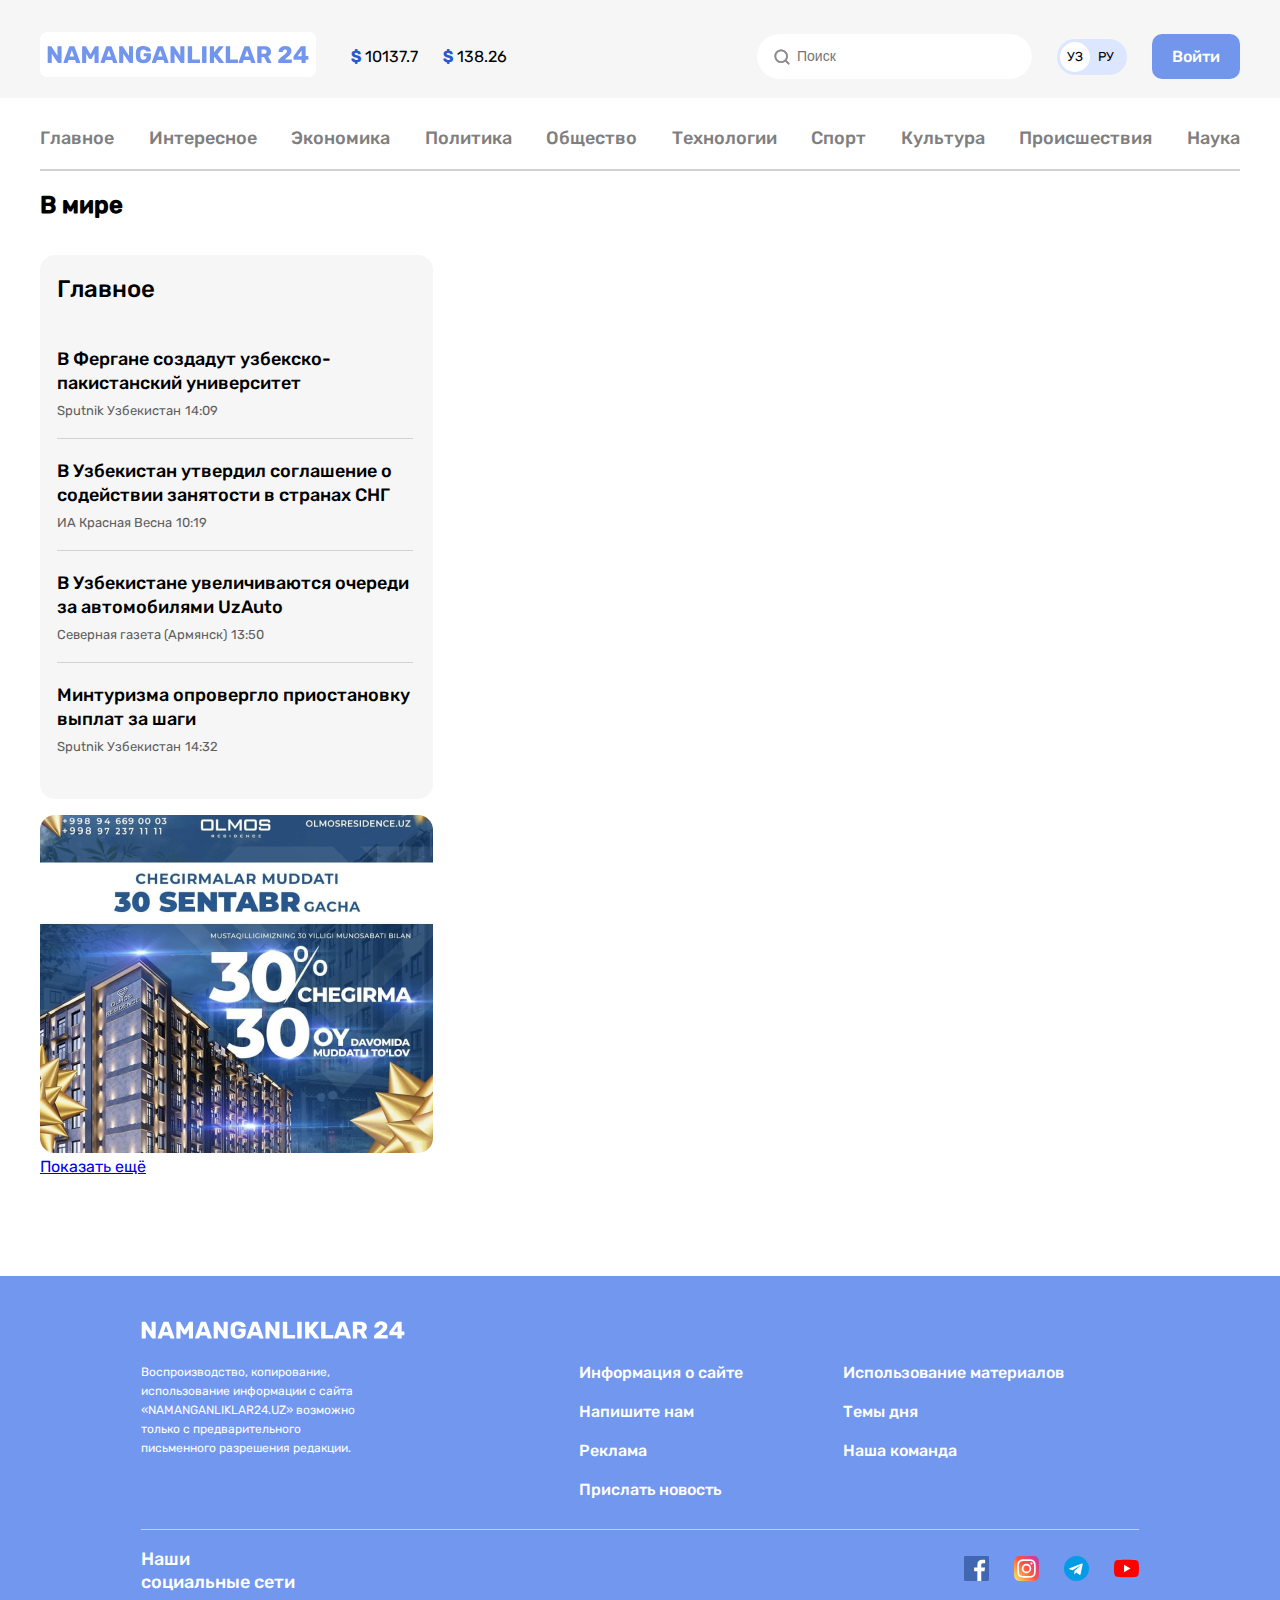
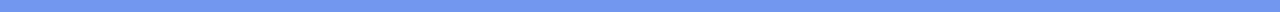
==== article.html @ 716b11c8 "Open article html and article css files" ====
<!DOCTYPE html>
<html lang="en">
<head>
    <meta charset="UTF-8">
    <meta http-equiv="X-UA-Compatible" content="IE=edge">
    <meta name="viewport" content="width=device-width, initial-scale=1.0">
    <link rel="stylesheet" href="article.css">
    <title>Article</title>
</head>
<body>
    <header class="top_header">
        <div class="container">
            <div class="header-wrapper">
                <div class="header-top-left">
                    <a href="index.html"><img src="./images/logo.svg" alt="Logo of Namanganliklar" width="276" height="45" class="site_logo">
                    </a>
                    <div class="top-navbar-currency">
                        <ul class="header-currency">
                            <li class="header-currency-list">
                                <p class="currency-info"><span class="signs">$ </span>10137.7</p>
                            </li>
                            <li class="header-currency-list">
                                <p class="currency-info"><span class="signs">$ </span>138.26</p>
                            </li>
                        </ul>
                    </div>
                </div>
                <div class="header-top-right">
                    <form action="https://echo.htmlacademy.ru/" method="GET" class="search-section">
                        <input type="search" name="search" aria-label="Поиск" class="search-input" placeholder="Поиск">
                    </form>
                    <ul class="list">
                        <li class="list-item">УЗ</li>
                        <li class="list-item">РУ</li>
                    </ul>
                    <a href="#" class="sign-in-link">Войти</a>
                </div>
            </div>
        </div>
    </header>
    
    <!-- Top header end -->
    
    <!-- Bootom header start -->
    
    <header class="bottom-header">
        <div class="container">
            <nav class="navbar-wrapper">
                <ul class="bottom-header-list">
                    <li class="bottom-header-item"><a href="#" class="bottom-header-link">Главное</a></li>
                    <li class="bottom-header-item"><a href="./interesting.html" class="bottom-header-link">Интересное</a></li>
                    <li class="bottom-header-item"><a href="#" class="bottom-header-link">Экономика</a></li>
                    <li class="bottom-header-item"><a href="#" class="bottom-header-link">Политика</a></li>
                    <li class="bottom-header-item"><a href="#" class="bottom-header-link">Общество</a></li>
                    <li class="bottom-header-item"><a href="#" class="bottom-header-link">Технологии</a></li>
                    <li class="bottom-header-item"><a href="#" class="bottom-header-link">Спорт</a></li>
                    <li class="bottom-header-item"><a href="#" class="bottom-header-link">Культура</a></li>
                    <li class="bottom-header-item"><a href="#" class="bottom-header-link">Происшествия</a></li>
                    <li class="bottom-header-item"><a href="#" class="bottom-header-link">Наука</a></li>
                </ul>
                <span class="navbar-line"></span>
            </nav>
        </div>
    </header>
    <main>
        <section class="world-news-section">
            <div class="container">
                <h2 class="world-news-hero">В мире</h2>    
                <div class="world-news-wrapper">
                    
                    <div class="sidebar-wrapper">
                        <ul class="sidebar-list">
                            <li class="sidebar-item">
                                <h3 class="sidebar-hero">Главное</h3>
                                <a href="#" class="sidebar-list-link">
                                    <h4 class="sidebar-list-title">В Фергане создадут узбекско-пакистанский университет</h4>
                                </a>
                                <p class="sidebar-item-sr">
                                    Sputnik Узбекистан
                                </p>
                                <time class="sidebar-item-time" datetime="11-05-2023 14:09">14:09</time>
                            </li>
                            <li class="sidebar-item">
                                <a href="#" class="sidebar-list-link">
                                    <h4  class="sidebar-list-title">В Узбекистан утвердил соглашение о содействии занятости в странах СНГ</h4>
                                </a>
                                <p class="sidebar-item-sr">
                                    ИА Красная Весна 
                                </p>
                                <time class="sidebar-item-time" datetime="11-05-2023 10:19">10:19</time>
                            </li>
                            <li class="sidebar-item">
                                <a href="#" class="sidebar-list-link">
                                    <h4 class="sidebar-list-title">В Узбекистане увеличиваются очереди за автомобилями UzAuto</h4>
                                </a>
                                <p class="sidebar-item-sr">
                                    Северная газета (Армянск) 
                                </p>
                                <time class="sidebar-item-time" datetime="11-05-2023 13:50">13:50</time>
                            </li>
                            <li class="sidebar-item">
                                <a href="" class="sidebar-list-link">
                                    <h4 class="sidebar-list-title">Минтуризма опровергло приостановку выплат за шаги</h4>
                                </a>
                                <p class="sidebar-item-sr">
                                    Sputnik Узбекистан
                                </p>
                                <time class="sidebar-item-time" datetime="11-05-2023 14:32">14:32</time>
                                
                            </li>
                        </ul>
                        <article class="ads-olmos">
                            <a href="#"><img src="./images/world-news-section/ads-2.png" alt="advertisement of Olmos housing apartment" width="393" height="338"></a>
                        </article>
                    </div>
                </div>
                <div class="button-learn-more"><a href="#" class="learn-more">Показать ещё </a></div> 
            </div>
        </section> 
    </main> 

    <!-- Primary Footer -->
    
    <footer class="footer-section">
        <div class="footer-container">
            <a class="primary-footer-logo">
                <img src="./images/footer-logo.svg" alt="logo of Namanganliklar" width="264" height="28">
            </a>
            <div class="primary-footer-wrapper">
                <div class="primary-footer-left">
                    <p class="primary-footer-left-desc">Воспроизводство, копирование, использование информации с сайта «NAMANGANLIKLAR24.UZ» возможно только с предварительного письменного разрешения редакции.
                    </p>   
                </div>
                <div class="primary-footer-right">
                    <ul class="primary-footer-right-list">
                        <li class="primary-footer-right-item"><a href="#" class="primary-footer-link">Информация о сайте</a></li>
                        <li class="primary-footer-right-item"><a href="contact.html" class="primary-footer-link">Напишите нам</a></li>
                        <li class="primary-footer-right-item"><a href="#" class="primary-footer-link">Реклама</a></li>
                        <li class="primary-footer-right-item"><a href="#" class="primary-footer-link">Прислать новость</a></li>
                    </ul>
                    <ul class="primary-footer-right-list">
                        <li class="primary-footer-right-item">
                            <a href="#" class="primary-footer-link">Использование материалов</a>
                        </li>
                        <li class="primary-footer-right-item">
                            <a href="#" class="primary-footer-link">Темы дня</a>
                        </li>
                        <li class="primary-footer-right-item">
                            <a href="#" class="primary-footer-link">Наша команда</a>
                        </li>
                    </ul>
                </div>
            </div>
            <div class="secondary-footer">
                <div class="secondary-footer-header">
                    <p class="secondary-footer-title">Наши социальные сети</p>
                </div>
                <ul class="social-network-list">
                    <li class="social-network-item"><a href="#" class="social-network-link" target="_blank"><img src="./images/icons/facebook.svg" alt="facebook logo" width="25" height="25"></a></li>
                    <li class="social-network-item"><a href="#" class="social-network-link" target="_blank"><img src="./images/icons/instagram.svg" alt="facebook logo" width="25" height="25"></a></li>
                    <li class="social-network-item"><a href="#" class="social-network-link" target="_blank"><img src="./images/icons/telegram.svg" alt="facebook logo" width="25" height="25"></a></li>
                    <li class="social-network-item"><a href="#" class="social-network-link" target="_blank"><img src="./images/icons/youtube.svg" alt="facebook logo" width="25" height="25"></a></li>
                </ul>
            </div>
        </div>
    </footer>
</body>
</html>
---- article.css ----
@font-face {
    font-display: swap; 
    font-family: "Rubik";
    font-style: normal;
    font-weight: 400;
    src: url("./fonts/rubik-v26-cyrillic_latin-regular.woff2") format("woff2"), 
    url("./fonts/rubik-v26-cyrillic_latin-regular.woff") format("woff"); 
}

@font-face {
    font-display: swap; 
    font-family: "Rubik";
    font-style: normal;
    font-weight: 500;
    src: url("./fonts/rubik-v26-cyrillic_latin-500.woff2") format("woff2"), 
    url("./fonts/rubik-v26-cyrillic_latin-500.woff") format("woff"); 
}

* {
    box-sizing: border-box;
    list-style: none;
    padding: 0px;
}

body {
    font-family: "Rubik" , "Arial" , sans-serif;
    text-decoration: none;
    margin: 0px;
}

.visually-hidden {
    position: absolute;
    width: 1px;
    height: 1px;
    margin: -1px;
    border: 0;
    padding: 0;
    white-space: nowrap;
    clip-path: inset(100%);
    clip: rect(0 0 0 0);
    overflow: hidden;
}

.container {
    width: 1240px;
    margin: 0 auto;
    padding: 0px 20px;
}

/* Top header start */

.top_header {
    background-color: #F6F6F6;
}

.header-wrapper {
    display: flex;
    flex-direction: row;
    justify-content: space-between;
    align-items: center;
    padding-top: 15px;
}

.header-top-left {
    display: flex;
    flex-direction: row;
    justify-content: space-between;
    align-items: center;
}

.header-top-right {
    display: flex;
    flex-direction: row;
    justify-content: space-between;
    align-items: center;
    gap: 25px;
}

.site_logo { 
    margin-right: 35px;
}

.header-currency {
    display: flex;
    flex-direction: row;
    justify-content: space-between;
    align-items: center;
    gap: 25px;
}

.signs {
    font-weight: 700;
    font-size: 16px;
    color: #2959CE;
}

.search-input {
    position: relative;
    width: 275px;
    height: 45px;
    border-radius: 60px;
    border: none;
    background-image: url(./images/icons/search.svg);
    background-repeat: no-repeat;
    background-position: 15px;
    
}

.search-input::placeholder {
    padding-left: 40px;
    font-weight: 400;
    font-size: 14px;
    line-height: 17px;
    
}

.list {
    display: flex;
    width: 70px;
    padding: 3px;
    background: #DCE6FF;
    border-radius: 39px;
    list-style: none;
}

.list-item {
    padding: 9px 7px;
    font-size: 13px;
    line-height: 12px;
    color: #000000;
}

.list-item:first-child {
    margin-right: 1px;
    background-color: #FFFFFF;
    border-radius: 50%;
}

.sign-in-link {
    padding: 13px 20px;
    background: #7296EC;
    border-radius: 10px;
    font-weight: 500;
    font-size: 16px;
    line-height: 19px;
    text-decoration: none;
    color: #FFFFFF;
}

/*  Top header end */

/* Bottom header start */

.bottom-header-list {
    display: flex;
    justify-content: space-between;
    margin-top: 30px;
}

.bottom-header-link {
    font-weight: 500;
    font-size: 18px;
    line-height: 21px;
    text-align: center;
    color: #7F7F7F;
    text-decoration: none;
}

.bottom-header-list:nth-child(1) {
    padding-left: 0px;
}

.navbar-line {
    display: block;
    width: 1200px;
    margin-top: 20px;
    border: 1px solid #D1D1D1;
}

/* Bottom header end */

/* Article section start */

.world-news-wrapper {
    display: flex;
    gap: 10px;
}


/* Side bar menu  start*/

.sidebar-list {
    width: 393px;
    background: #F6F6F6;
    border-radius: 15px;
    padding: 20px 20px 25px 17px;
}

.sidebar-item:not(:last-child) {
    border-bottom: 1px solid #D2D2D2;
}

.sidebar-hero {
    font-style: normal;
    font-weight: 500;
    font-size: 24px;
    line-height: 28px;
    margin-top: 0px;
}

.sidebar-list-title {
    display: inline-block;
    margin: 0;
    font-weight: 500;
    font-size: 18px;
    line-height: 24px;
    text-decoration: none;
    color: #000000;
    margin-top: 20px;
    
}

.sidebar-item-sr {
    display: inline-block;
    margin-top: 0px;
    margin-bottom: 0px;
    font-weight: 400;
    font-size: 13px;
    line-height: 15px;
    color: #5E5F61;
    padding-top: 8px;
    padding-bottom: 20px;
}

.sidebar-item-time {
    font-weight: 400;
    font-size: 13px;
    line-height: 15px;
    color: #5E5F61;
}


.sidebar-line {
    width: 359px;
    border: 1px solid #D2D2D2;
    margin-top: 20px;
    margin-bottom: 20px;
}

/* Main section end */
/* Footer start */

.footer-section {
    background: #7297EF;
    margin-top: 100px;
    padding-top: 40px;
}

.footer-container {
    width: 1038px;
    margin: 0 auto;
    padding: 0px 20px;
}

.primary-footer-left {
    width: 229px;
}

.primary-footer-left-desc {
    margin: 0;
    font-size: 12px;
    line-height: 19px;
    color: #FFFFFF;
}

.primary-footer-wrapper {
    display: flex;
    justify-content: space-between;
    margin-top: 15px;
    padding-right: 75px;
    padding-bottom: 30px;
    border-bottom: 1px solid #CECECE;
    
}

.primary-footer-right {
    display: flex;
    gap: 100px;
}

.primary-footer-right-item:not(:last-child){
    margin-bottom: 20px;    
}

.primary-footer-left-item p {
    font-weight: 400;
    font-size: 12px;
    line-height: 19px;
    color: #FFFFFF;
    margin-top: 0px;
}

.primary-footer-right-list {
    margin: 0;
    padding-left: 0;
    list-style: none;
}

.primary-footer-link {
    font-weight: 500;
    line-height: 19px;
    color: #FFFFFF;
    text-decoration: none;
}

/* Secondary footer start */

.secondary-footer-header {
    width: 161px;
}

.secondary-footer-title {
    font-weight: 500;
    font-size: 18px;
    line-height: 23px;
    color: #FFFFFF;
}

.secondary-footer {
    display: flex;
    justify-content: space-between;
}

.social-network-list {
    display: flex;
    align-items: center;
    gap: 25px;
}
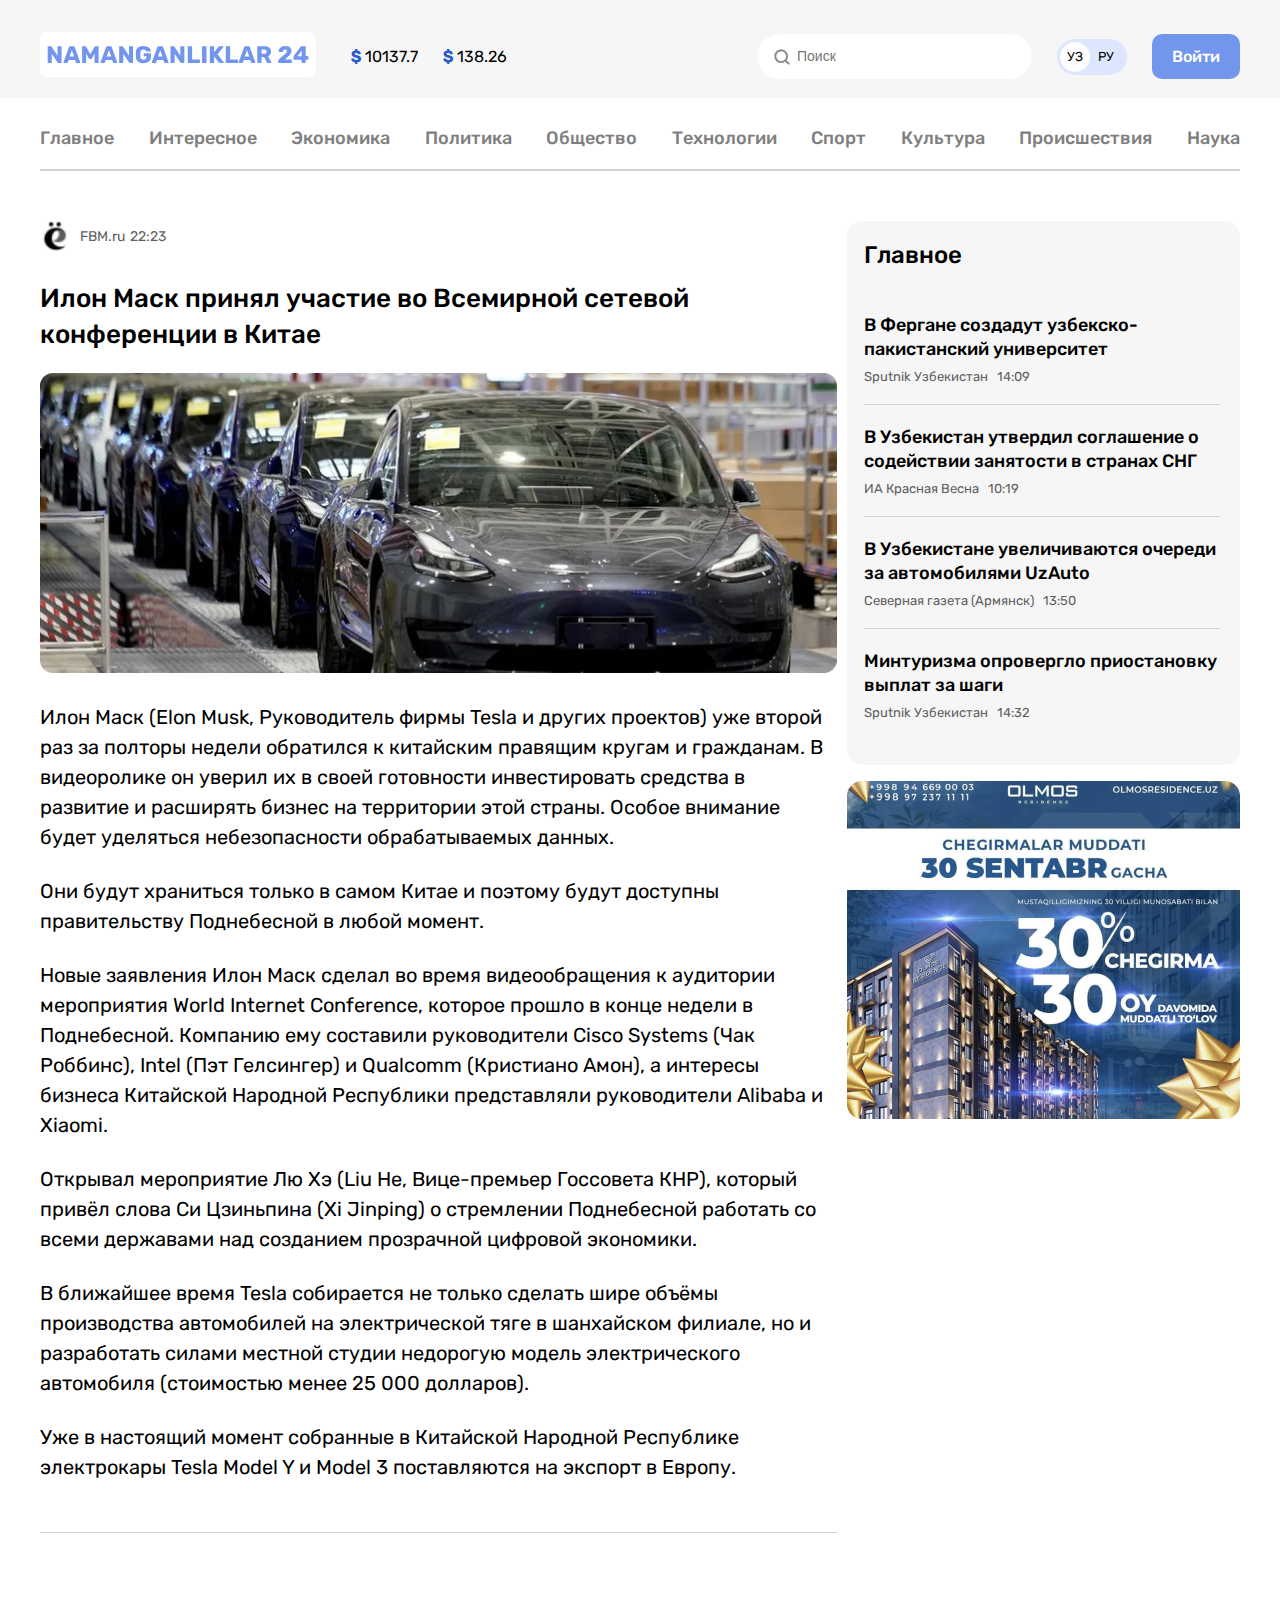
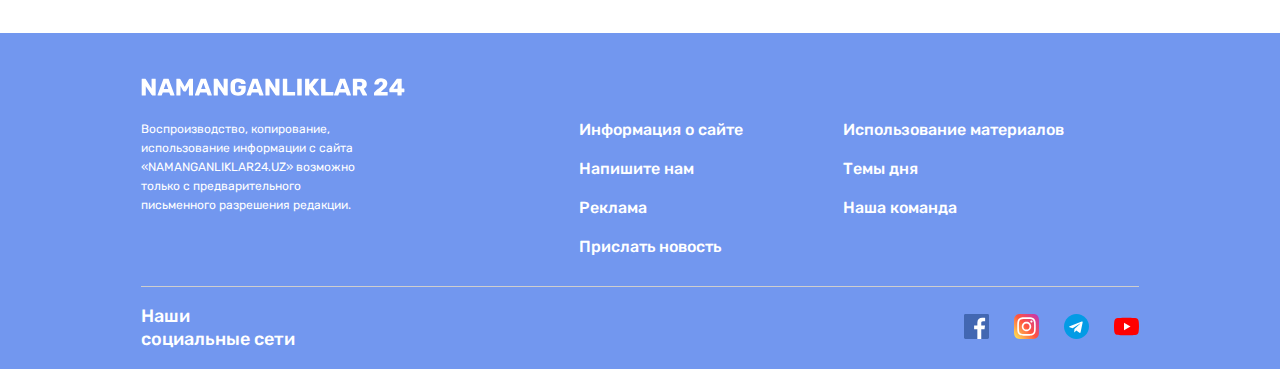
==== commit fec9c0a7: "Add article content and its styles" ====
--- a/article.html
+++ b/article.html
@@ -1,5 +1,5 @@
 <!DOCTYPE html>
-<html lang="en">
+<html lang="ru">
 <head>
     <meta charset="UTF-8">
     <meta http-equiv="X-UA-Compatible" content="IE=edge">
@@ -63,11 +63,22 @@
         </div>
     </header>
     <main>
-        <section class="world-news-section">
+        <section class="article-section">
             <div class="container">
-                <h2 class="world-news-hero">В мире</h2>    
-                <div class="world-news-wrapper">
-                    
+                <div class="article-wrapper">
+                    <article class="article-content">
+                        <p class="article-source">FBM.ru  <time datetime="12.05.2023 22:23"> 22:23</time></p>
+                        <h1 class="article-title">Илон Маск принял участие во Всемирной сетевой конференции в Китае</h1>
+                        <img src="./images/article-pic/rows-of-cars.png" alt="Rows of cars" width="797" height="300">
+                        <div class="paragraph-content">
+                            <p class="paragraph">Илон Маск (Elon Musk, Руководитель фирмы Tesla и других проектов) уже второй раз за полторы недели обратился к китайским правящим кругам и гражданам. В видеоролике он уверил их в своей готовности инвестировать средства в развитие и расширять бизнес на территории этой страны. Особое внимание будет уделяться небезопасности обрабатываемых данных. </p>
+                            <p class="paragraph">Они будут храниться только в самом Китае и поэтому будут доступны правительству Поднебесной в любой момент.</p>
+                            <p class="paragraph">Новые заявления Илон Маск сделал во время видеообращения к аудитории мероприятия World Internet Conference, которое прошло в конце недели в Поднебесной. Компанию ему составили руководители Cisco Systems (Чак Роббинс), Intel (Пэт Гелсингер) и Qualcomm (Кристиано Амон), а интересы бизнеса Китайской Народной Республики представляли руководители Alibaba и Xiaomi. </p>
+                            <p class="paragraph">Открывал мероприятие Лю Хэ (Liu He, Вице-премьер Госсовета КНР), который привёл слова Си Цзиньпина (Xi Jinping) о стремлении Поднебесной работать со всеми державами над созданием прозрачной цифровой экономики.</p>
+                            <p class="paragraph">В ближайшее время Tesla собирается не только сделать шире объёмы производства автомобилей на электрической тяге в шанхайском филиале, но и разработать силами местной студии недорогую модель электрического автомобиля (стоимостью менее 25 000 долларов).</p>
+                            <p class="paragraph"> Уже в настоящий момент собранные в Китайской Народной Республике электрокары Tesla Model Y и Model 3 поставляются на экспорт в Европу.</p>
+                        </div>
+                    </article>
                     <div class="sidebar-wrapper">
                         <ul class="sidebar-list">
                             <li class="sidebar-item">
@@ -114,7 +125,6 @@
                         </article>
                     </div>
                 </div>
-                <div class="button-learn-more"><a href="#" class="learn-more">Показать ещё </a></div> 
             </div>
         </section> 
     </main> 
--- a/article.css
+++ b/article.css
@@ -181,9 +181,67 @@
 
 /* Article section start */
 
-.world-news-wrapper {
+.article-section {
+    margin-top: 50px;
+}
+.article-wrapper {
     display: flex;
     gap: 10px;
+}
+
+.article-content {
+    width: 797px;
+    border-bottom: 1px solid #D2D2D2;
+    padding-bottom: 50px;
+}
+
+.article-source {
+    display: flex;
+    align-items: center;
+    margin: 0;
+    font-weight: 400;
+    font-size: 14px;
+    line-height: 17px;
+    color: #5E5F61;
+}
+time {
+    margin-left: 5px;
+}
+
+.article-source::before {
+    display: inline-block;
+    margin-right: 10px;
+    width: 30px;
+    height: 30px;
+    content: url();
+    background-image: url(./images/sources-logos/solenka.png);
+    background-size: 30px;
+    background-repeat: no-repeat;
+}
+
+.article-title {
+    margin: 0;
+    padding-top: 30px;
+    padding-bottom: 20px;
+    font-weight: 500;
+    font-size: 26px;
+    line-height: 36px;
+    color: #000000;
+}
+
+.paragraph-content {
+    display: flex;
+    margin-top: 25px;
+    flex-direction: column;
+    row-gap: 24px;
+}
+
+.paragraph {
+    margin: 0;
+    font-weight: 400;
+    font-size: 20px;
+    line-height: 30px;
+    color: #000000;
 }
 
 
@@ -194,6 +252,7 @@
     background: #F6F6F6;
     border-radius: 15px;
     padding: 20px 20px 25px 17px;
+    margin-top: 0;
 }
 
 .sidebar-item:not(:last-child) {
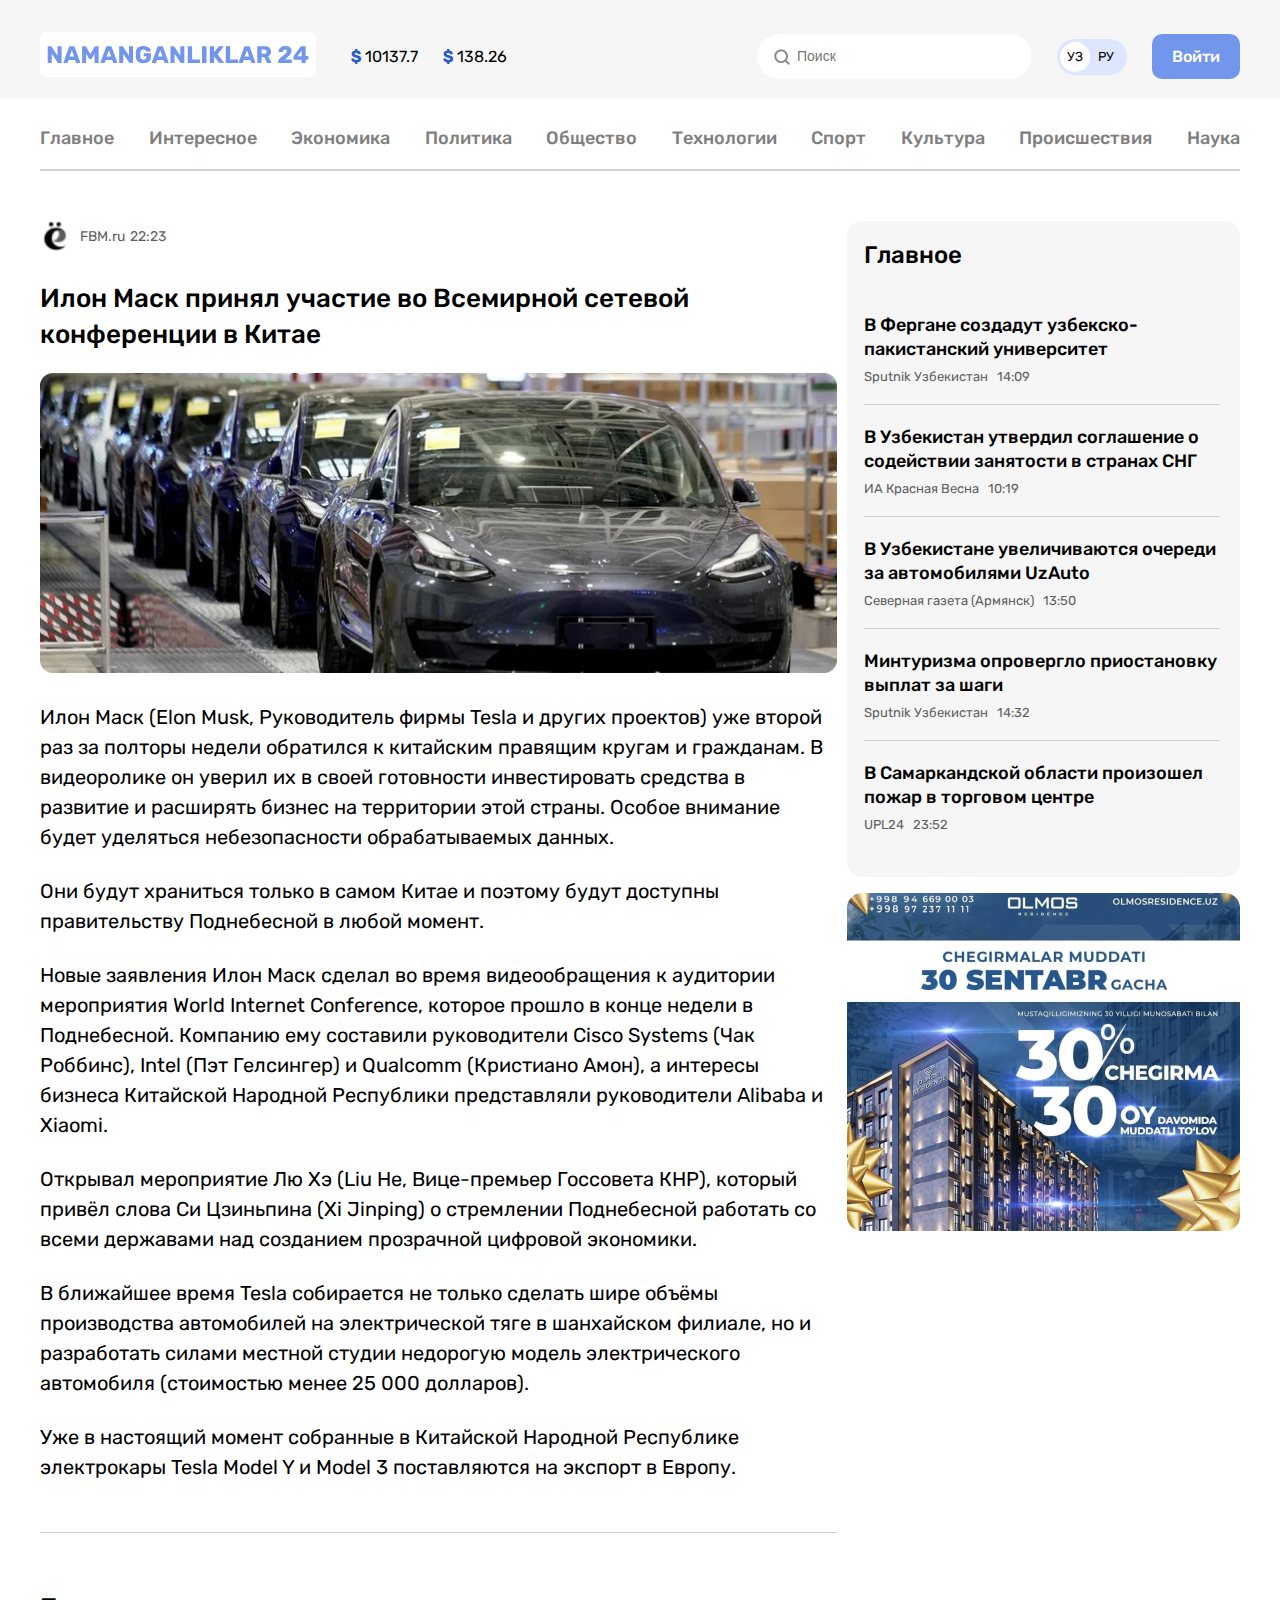
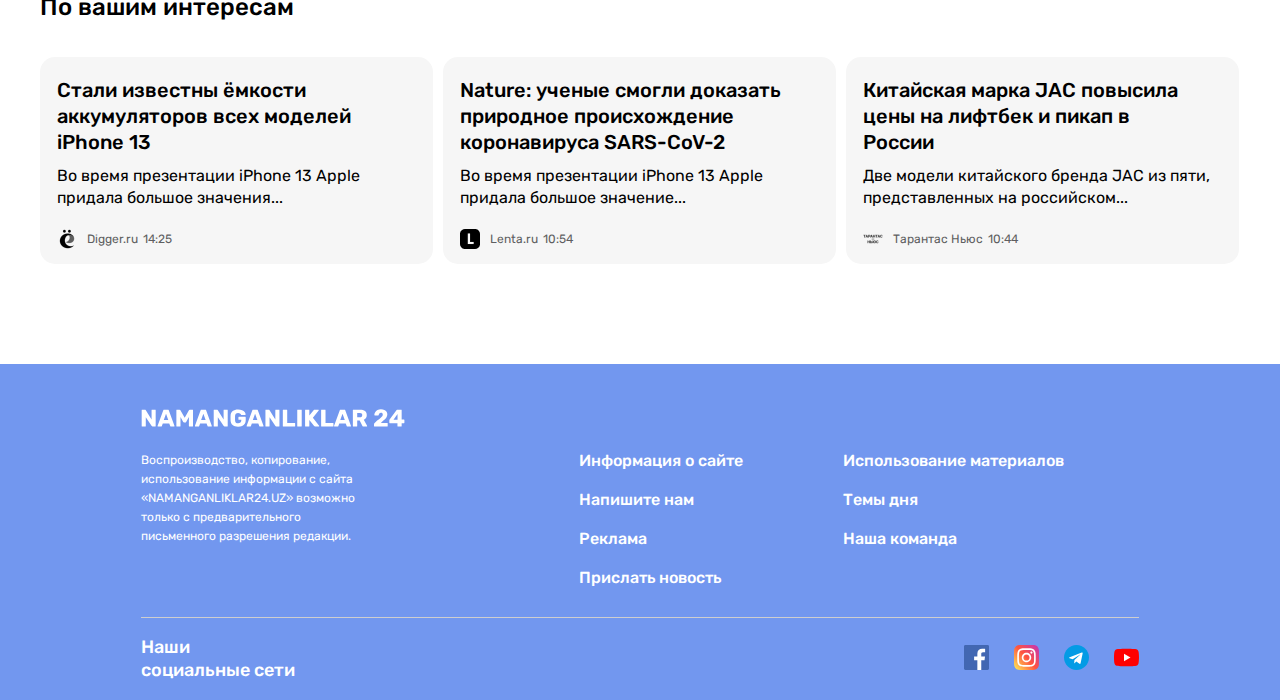
==== commit f6312221: "Finish article section and its css" ====
--- a/article.html
+++ b/article.html
@@ -119,6 +119,16 @@
                                 <time class="sidebar-item-time" datetime="11-05-2023 14:32">14:32</time>
                                 
                             </li>
+                            <li class="sidebar-item">
+                                <a href="" class="sidebar-list-link">
+                                    <h4 class="sidebar-list-title">В Самаркандской области произошел пожар в торговом центре</h4>
+                                </a>
+                                <p class="sidebar-item-sr">
+                                    UPL24
+                                </p>
+                                <time class="sidebar-item-time" datetime="13-05-2023 23:52">23:52</time>
+                                
+                            </li>
                         </ul>
                         <article class="ads-olmos">
                             <a href="#"><img src="./images/world-news-section/ads-2.png" alt="advertisement of Olmos housing apartment" width="393" height="338"></a>
@@ -127,6 +137,36 @@
                 </div>
             </div>
         </section> 
+        <section class="blog-section">
+            <div class="container">
+                <h2 class="visually-hidden">Blog News</h2>
+                <h3 class="blog-title">По вашим интересам</h3>
+                <ul class="blog-list">
+                    <li class="blog-list-item">
+                        <a href="" class="blog-list-link">
+                            <h3 class="blog-list-title">Стали известны ёмкости аккумуляторов всех моделей iPhone 13</h3>
+                        </a>
+                        <p class="blog-list-desc">Во время презентации iPhone 13 Apple придала большое значения...</p>
+                        <p class="blog-list-sr blog-1" >Digger.ru<time datetime="12.05.2023 14:25">14:25</time></p>
+                    </li>
+                    <li class="blog-list-item">
+                        <a href="" class="blog-list-link">
+                            <h3 class="blog-list-title">Nature: ученые смогли доказать природное происхождение коронавируса SARS-CoV-2</h3>
+                        </a>
+                        <p class="blog-list-desc">Во время презентации iPhone 13 Apple придала большое значение...</p>
+                        <p class="blog-list-sr blog-2" >Lenta.ru <time datetime="12.05.2023 10:54">10:54</time></p>
+                    </li>
+                    <li class="blog-list-item">
+                        <a href="" class="blog-list-link">
+                            <h3 class="blog-list-title">Китайская марка JAC повысила цены на лифтбек и пикап в <br> России</h3>
+                        </a>
+                        <p class="blog-list-desc">Две модели китайского бренда JAC из пяти, представленных на российском...</p>
+                        <p class="blog-list-sr blog-3" >Тарантас Ньюс<time datetime="12.05.2023 10:44">10:44</time></p>
+                    </li>
+                </ul>
+            </div>
+        </section>
+        
     </main> 
 
     <!-- Primary Footer -->
--- a/article.css
+++ b/article.css
@@ -299,12 +299,108 @@
 }
 
 
-.sidebar-line {
+/* .sidebar-line {
     width: 359px;
     border: 1px solid #D2D2D2;
     margin-top: 20px;
     margin-bottom: 20px;
-}
+} */
+
+.blog-section {
+    margin-bottom: 100px;
+}
+
+.blog-title {
+    margin: 0;
+    padding-top: 60px;
+    padding-bottom: 20px;
+    font-weight: 500;
+    font-size: 24px;
+    line-height: 28px;
+}
+
+.blog-list {
+    display: flex;
+    gap: 10px;
+}
+
+.blog-list-title {
+    margin: 0;
+    font-weight: 500;
+    font-size: 20px;
+    line-height: 26px;
+    color: #000;
+}
+
+.blog-list-link {
+    text-decoration: none;
+}
+
+.blog-list-desc {
+    margin: 0;
+    font-weight: 400;
+    font-size: 16px;
+    line-height: 22px;
+    margin-top: 10px;
+    margin-bottom: 20px;
+}
+.blog-list-item {
+    width: 393px;
+    padding: 20px 18px 15px 17px;
+    background: #F6F6F6;
+    border-radius: 15px;
+}
+
+.blog-list-sr {
+    margin: 0;
+    display: flex;
+    align-items: center;
+    font-weight: 400;
+    font-size: 12px;
+    line-height: 14px;
+    color: #5E5F61; 
+}
+
+
+.blog-1::before {
+    display: inline-block;
+    margin-right: 10px;
+    width: 20px;
+    height: 20px;
+    content: url();
+    background-image: url(./images/sources-logos/solenka.png);
+    background-size: 20px;
+    background-position: left;
+    background-repeat: no-repeat;
+}
+
+.blog-2::before {
+    display: inline-block;
+    margin-right: 10px;
+    width: 20px;
+    height: 20px;
+    content: url();
+    background-image: url(./images/sources-logos/lentaru.png);
+    background-size: 20px;
+    background-position: left;
+    background-repeat: no-repeat;
+}
+
+.blog-3::before {
+    display: inline-block;
+    margin-right: 10px;
+    width: 20px;
+    height: 20px;
+    content: url();
+    background-image: url(./images/sources-logos/tarantas.png);
+    background-size: 20px;
+    background-position: left;
+    background-repeat: no-repeat;
+}
+
+
+
+
 
 /* Main section end */
 /* Footer start */
